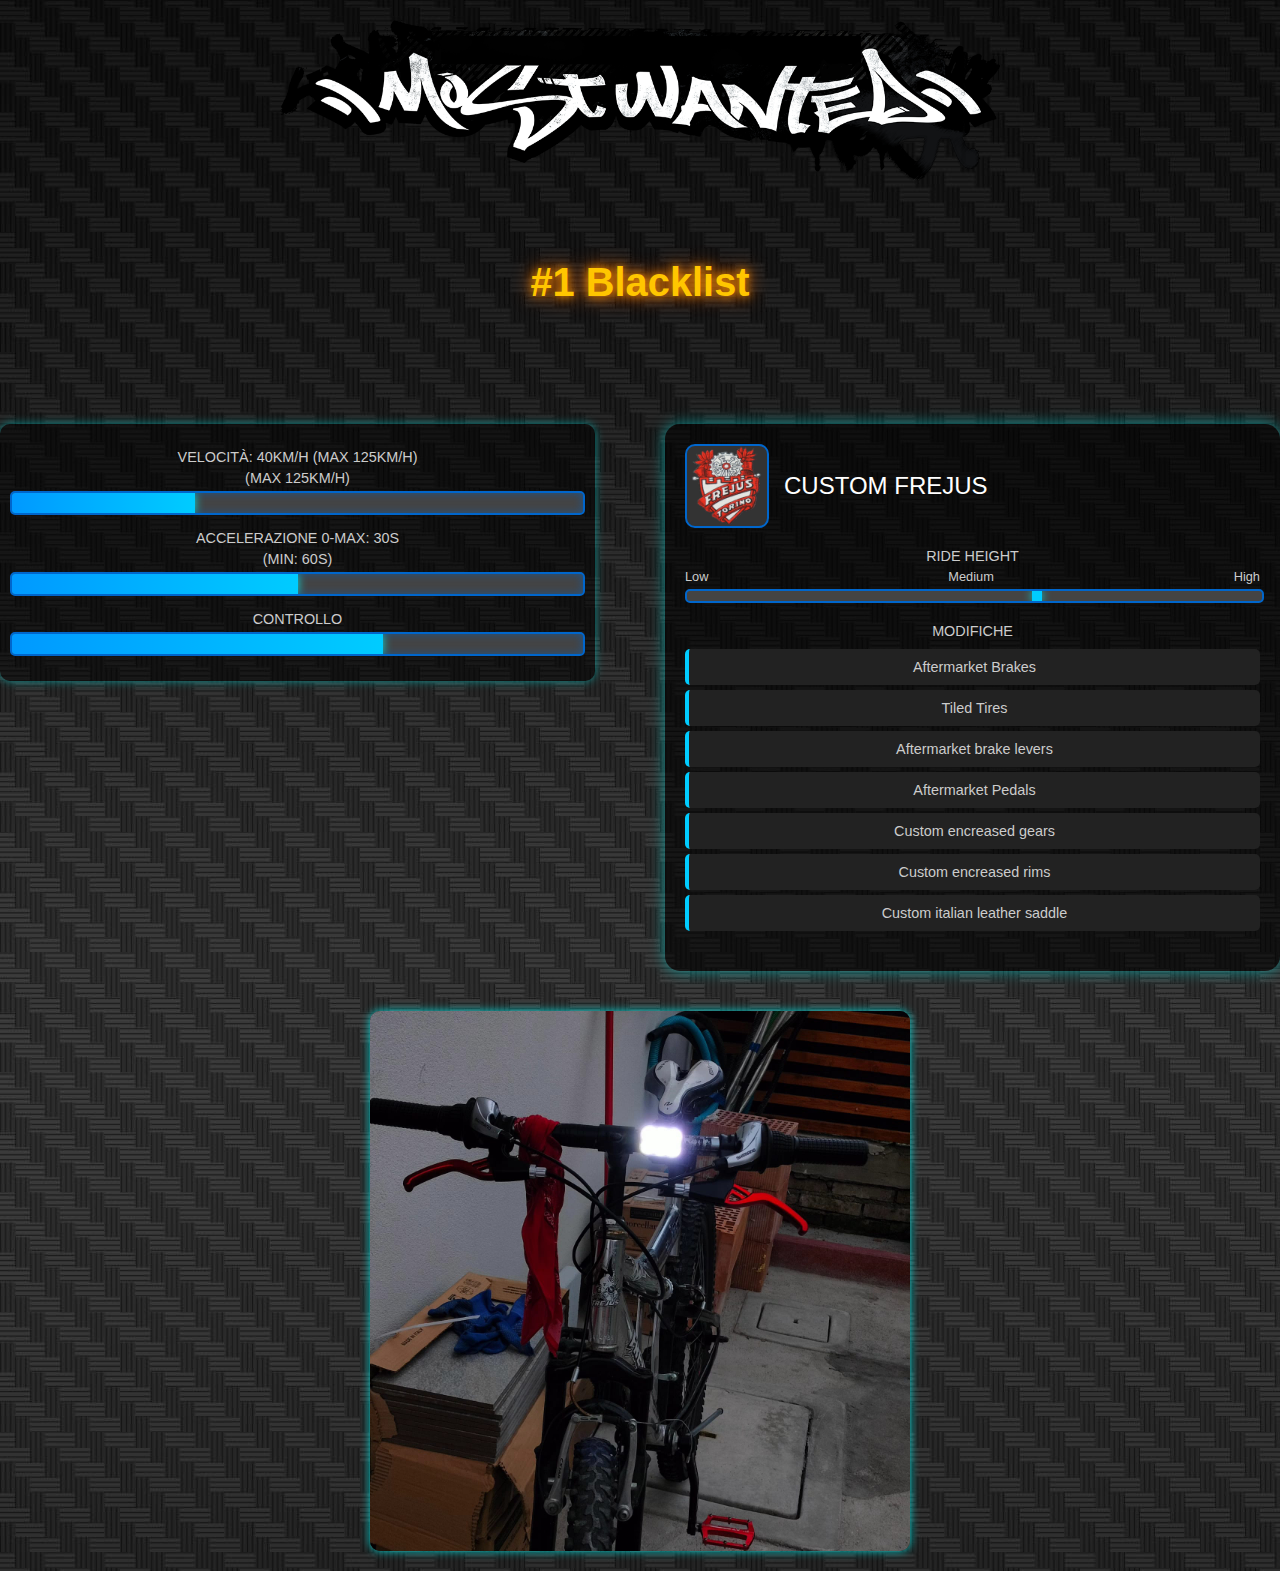
==== bikes.html @ 9efd6900 "blacklist added" ====
<!DOCTYPE html>
<html lang="en">
<head>
  <meta charset="UTF-8">
  <meta name="viewport" content="width=device-width, initial-scale=1.0">
  <link rel="stylesheet" href="styles.css">
  <title>Most Wanted Bikes</title>
</head>
<body>
<img style="width: 80vh" src="logo.png" alt="Logo">
<div class="menu-title">
  <h5>#1 Blacklist</h5>
</div>
<div class="responsive-layout">
  <!-- Statistiche -->
  <div class="stats-container">
    <div class="stat">
      <div class="stat-label">Velocità: 40km/h (max 125km/h)</div>
      <div class="stat-label">(max 125km/h)</div>
      <div class="stat-bar">
        <div class="stat-fill" style="width: 32%;"></div>
      </div>
    </div>
    <div class="stat">
      <div class="stat-label">Accelerazione 0-max: 30s</div>
      <div class="stat-label">(MIN: 60s)</div>
      <div class="stat-bar">
        <div class="stat-fill" style="width: 50%;"></div>
      </div>
    </div>
    <div class="stat">
      <div class="stat-label">Controllo</div>
      <div class="stat-bar">
        <div class="stat-fill" style="width: 65%;"></div>
      </div>
    </div>
  </div>
  <!-- Sezione Modello -->
  <div class="car-stats-container">
    <div class="car-model-section">
      <div class="car-model-logo" style="background-image: url('./bikeblacklist/BlacklistMember1/logo.png');"></div>
      <div class="car-model-name">Custom Frejus</div>
    </div>
    <div class="ride-height-section">
      <div class="ride-height-label">Ride Height</div>
      <div class="ride-height-options">
        <span>Low</span>
        <span>Medium</span>
        <span>High</span>
      </div>
      <div class="ride-height-bar">
        <div class="ride-height-indicator" style="left: 60%;"></div>
      </div>
    </div>
    <div class="modifications-section">
      <div class="modifications-label">Modifiche</div>
      <ul class="modifications-list">
        <li class="modifications-item">Aftermarket Brakes</li>
        <li class="modifications-item">Tiled Tires</li>
        <li class="modifications-item">Aftermarket brake levers</li>
        <li class="modifications-item">Aftermarket Pedals</li>
        <li class="modifications-item">Custom encreased gears</li>
        <li class="modifications-item">Custom encreased rims</li>
        <li class="modifications-item">Custom italian leather saddle</li>
      </ul>
    </div>
  </div>
  <!-- Immagine -->
  <img class="ride-image" src="./bikeblacklist/BlacklistMember1/bike.jpg" alt="Bike Image">
</div>
</body>
</html>
---- styles.css ----
body {
    text-align: center;
    font-family: 'Arial', sans-serif;
    background-image: url("./background.jpg");
    color: #fff;
    display: flex;
    flex-direction: column;
    align-items: center;
    margin: 0;
    padding: 0;
}
img {
    margin-top: 20px;
}

table {
    margin-top: 20px;
    border-spacing: 50px 20px; /* Aggiunge spazio tra le celle della tabella */
}

a.button{
    text-decoration: none;
    color: #fff
}
.menu-container {
    display: flex;
    flex-direction: column;
    align-items: center;
    justify-content: center;
    height: 50vh;
    position: relative;
    z-index: 2;
}

.menu-container::before {
    content: "";
    position: absolute;
    top: 0;
    left: 0;
    width: 100%;
    height: 100%;
    background: url('https://upload.wikimedia.org/wikipedia/commons/8/84/Grid_pattern.png');
    opacity: 0.1;
    z-index: -1;
}

.menu-title {
    font-size: 3rem;
    color: #ffc600;
    margin-bottom: 2rem;
    text-shadow: 0 0 10px #ff9900, 0 0 20px #ff6600;
    margin-top: 10px;
    text-align: center;
}

.menu-options {
    list-style: none;
    padding: 0;
    margin: 0;
}

.menu-options li {
    margin: 15px 0;
    font-size: 1.5rem;
    text-transform: uppercase;
    color: #ffffff;
    padding: 10px 20px;
    border: 2px solid #ffc600;
    background: rgba(255, 198, 0, 0.1);
    text-align: center;
    transition: all 0.3s ease-in-out;
    cursor: pointer;
}

.menu-options li:hover {
    color: #000;
    background: #ffc600;
    box-shadow: 0 0 15px #ff9900, 0 0 25px #ff6600;
    transform: scale(1.1);
}

.menu-footer {
    position: absolute;
    bottom: 10px;
    font-size: 0.8rem;
    color: #ccc;
    text-align: center;
    opacity: 0.8;
}

.menu-footer a {
    color: #ffc600;
    text-decoration: none;
}

.menu-footer a:hover {
    text-shadow: 0 0 5px #ff6600;
}






.stats-container {
    width: 300px;
    padding: 10px;
    background: rgba(0, 0, 0, 0.5);
    border-radius: 10px;
    box-shadow: 0 0 10px rgba(0, 255, 255, 0.5);
    margin-right: 50px;
}

.stat {
    margin: 15px 0;
}

.stat-label {
    font-size: 0.9rem;
    margin-bottom: 5px;
    color: #ccc;
    text-transform: uppercase;
}

.stat-bar {
    position: relative;
    height: 20px;
    background: #444;
    border: 2px solid #0066cc;
    border-radius: 5px;
    overflow: hidden;
    box-shadow: inset 0 0 10px rgba(0, 102, 204, 0.5);
}

.stat-fill {
    position: absolute;
    height: 100%;
    width: 0; /* Modifica per il riempimento dinamico */
    background: linear-gradient(90deg, #0099ff, #00ccff);
    box-shadow: 0 0 10px rgba(0, 255, 255, 0.8);
    transition: width 0.5s ease;
}




.car-stats-container {
    width: 300px;
    padding: 20px;
    background: rgba(0, 0, 0, 0.6);
    border-radius: 15px;
    box-shadow: 0 0 15px rgba(0, 255, 255, 0.5);
}

.car-model-section {
    display: flex;
    align-items: center;
    margin-bottom: 20px;
}

.car-model-logo {
    width: 80px;
    height: 80px;
    background: #333;
    display: flex;
    justify-content: center;
    align-items: center;
    border-radius: 10px;
    margin-right: 15px;
    border: 2px solid #0066cc;
    background-size: cover;
    background-position: center;
}

.car-model-name {
    font-size: 1.5rem;
    text-transform: uppercase;
}

.ride-height-section {
    margin: 20px 0;
}

.ride-height-label {
    font-size: 0.9rem;
    margin-bottom: 5px;
    color: #ccc;
    text-transform: uppercase;
}

.ride-height-options {
    display: flex;
    justify-content: space-between;
    align-items: center;
}

.ride-height-options span {
    font-size: 0.8rem;
    color: #ccc;
}

.ride-height-bar {
    width: 100%;
    height: 10px;
    background: #444;
    border: 2px solid #0066cc;
    border-radius: 5px;
    position: relative;
    overflow: hidden;
    margin-top: 5px;
}

.ride-height-indicator {
    position: absolute;
    width: 10px;
    height: 100%;
    background: #00ccff;
    box-shadow: 0 0 10px rgba(0, 255, 255, 0.8);
    transition: left 0.3s ease;
}

.modifications-section {
    margin: 20px 0;
}

.modifications-label {
    font-size: 0.9rem;
    margin-bottom: 10px;
    color: #ccc;
    text-transform: uppercase;
}

.modifications-list {
    list-style: none;
    padding: 0;
    margin: 0;
}

.modifications-item {
    background: #222;
    padding: 10px;
    margin: 5px 0;
    border-left: 4px solid #00ccff;
    border-radius: 5px;
    font-size: 0.9rem;
    color: #ccc;
}

.ride-image{
    max-width: 60vh;
    border-radius: 10px;
    box-shadow: 0 0 10px rgba(0, 255, 255, 0.8);
    transition: left 0.3s ease;
}




/* Layout Responsivo */
.responsive-layout {
    display: flex;
    flex-wrap: wrap; /* Permette di andare a capo su dispositivi piccoli */
    justify-content: center;
    align-items: flex-start;
    gap: 20px; /* Spaziatura tra gli elementi */
    margin: 20px 0;
}

/* Comportamento Desktop */
@media (min-width: 769px) {
    .responsive-layout {
        flex-direction: row; /* Disposizione orizzontale su desktop */
    }
    .stats-container, .car-stats-container, .ride-image {
        flex: 1 1 30%; /* Ogni elemento occupa una parte dello spazio */
    }
}

/* Comportamento Mobile */
@media (max-width: 768px) {
    .responsive-layout {
        flex-direction: column; /* Disposizione verticale su dispositivi piccoli */
    }
    .stats-container, .car-stats-container, .ride-image {
        width: 100%; /* Gli elementi occupano tutta la larghezza */
    }
}
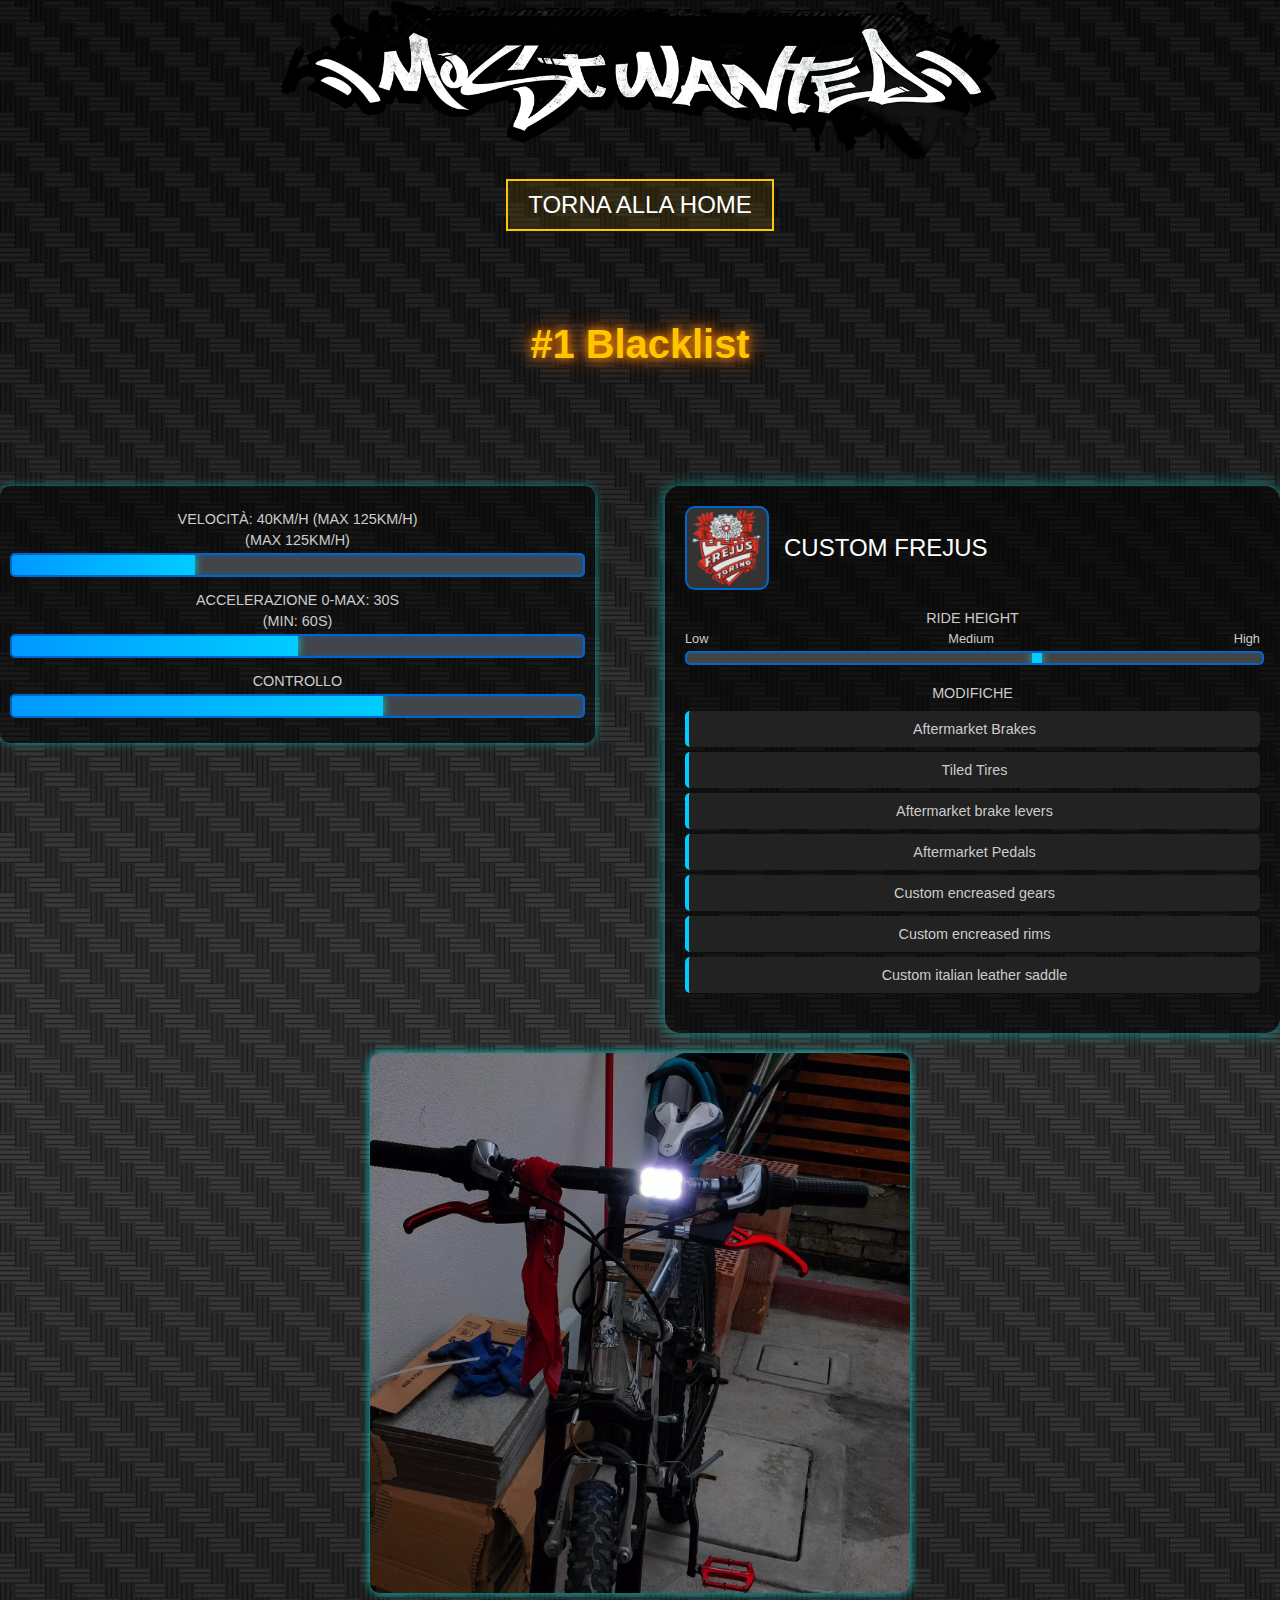
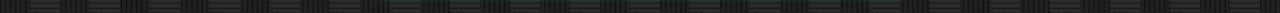
==== commit 215eb7eb: "v2" ====
--- a/bikes.html
+++ b/bikes.html
@@ -8,6 +8,13 @@
 </head>
 <body>
 <img style="width: 80vh" src="logo.png" alt="Logo">
+
+  <ul class="menu-options">
+    <li>
+      <a href="index.html" class="button"> Torna alla home</a>
+    </li>
+  </ul>
+
 <div class="menu-title">
   <h5>#1 Blacklist</h5>
 </div>
--- a/styles.css
+++ b/styles.css
@@ -1,5 +1,7 @@
 body {
-    text-align: center;
+    align-items: center;
+    text-align: center;
+    align-content: center;
     font-family: 'Arial', sans-serif;
     background-image: url("./background.jpg");
     color: #fff;
@@ -9,9 +11,7 @@
     margin: 0;
     padding: 0;
 }
-img {
-    margin-top: 20px;
-}
+
 
 table {
     margin-top: 20px;
@@ -23,7 +23,7 @@
     color: #fff
 }
 .menu-container {
-    display: flex;
+    max-width: 80vh;
     flex-direction: column;
     align-items: center;
     justify-content: center;
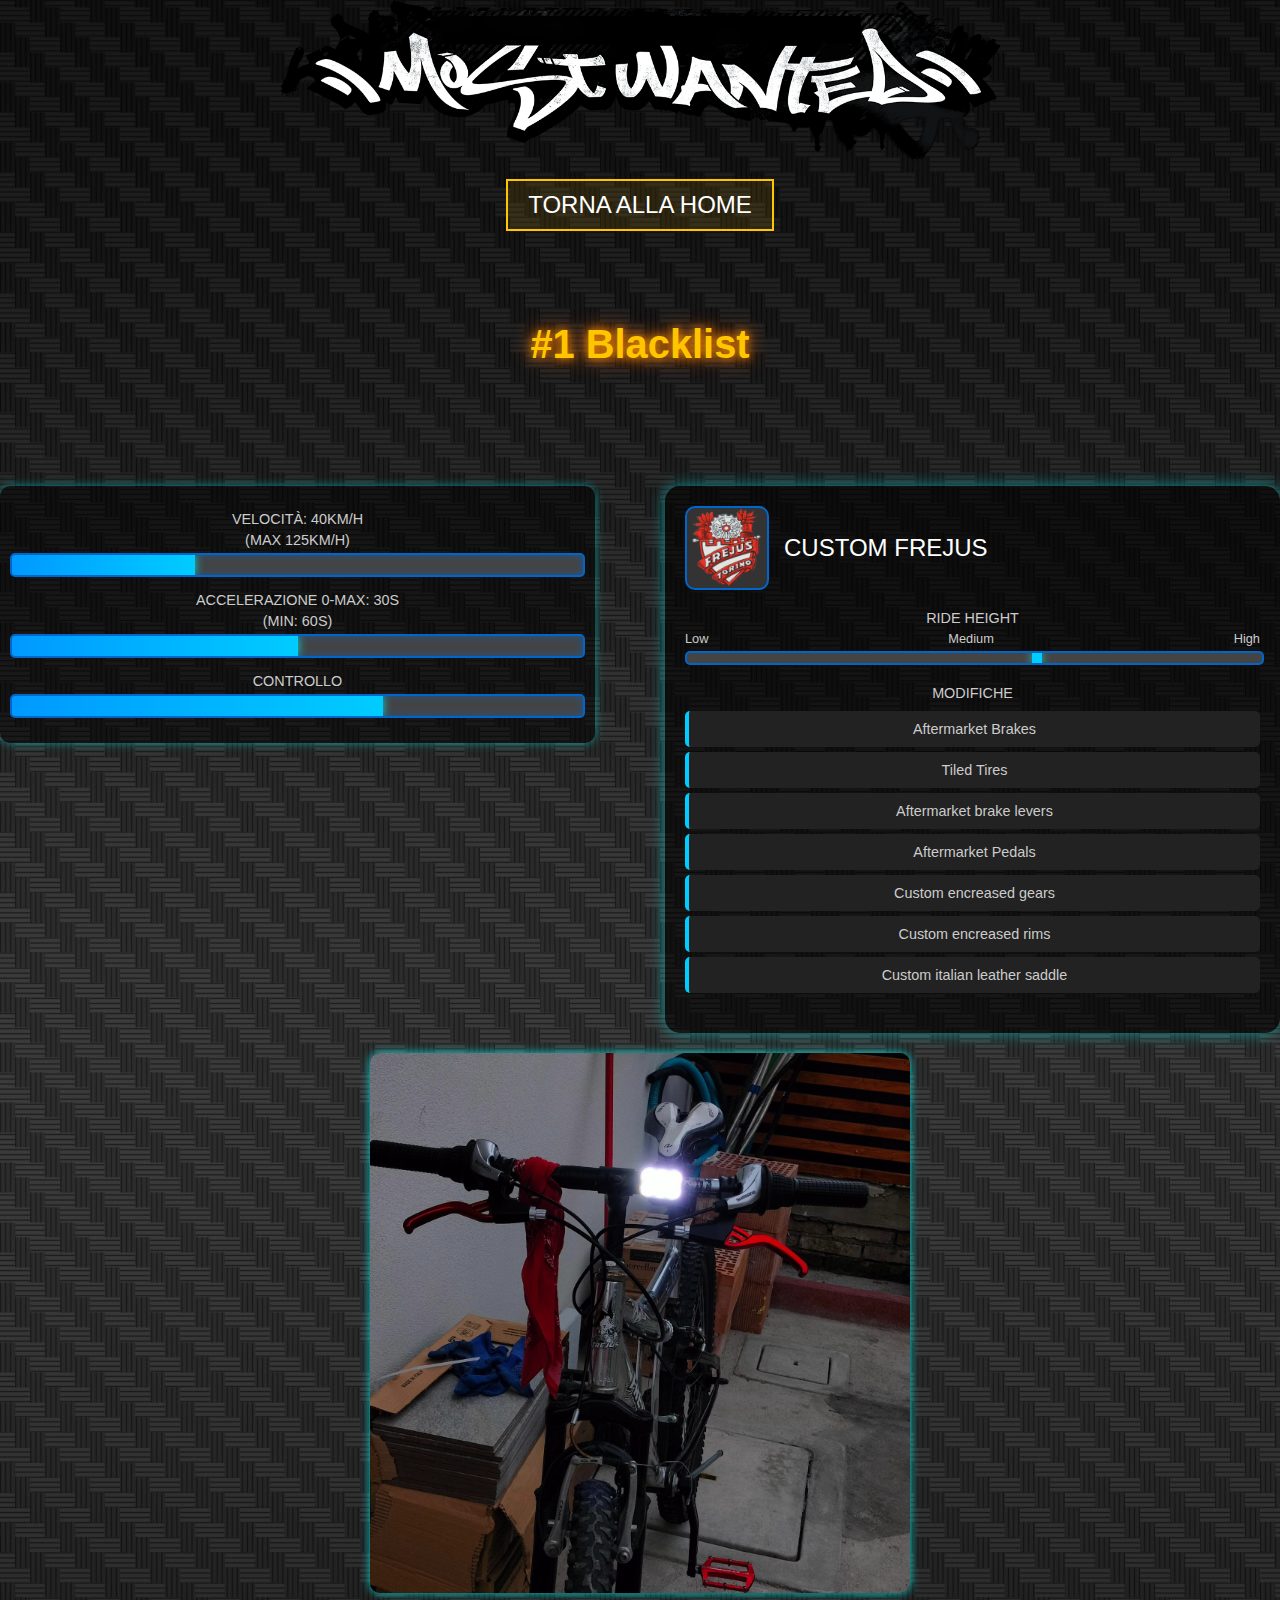
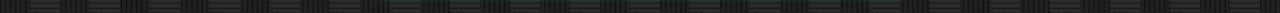
==== commit ce277047: "v3" ====
--- a/bikes.html
+++ b/bikes.html
@@ -22,7 +22,7 @@
   <!-- Statistiche -->
   <div class="stats-container">
     <div class="stat">
-      <div class="stat-label">Velocità: 40km/h (max 125km/h)</div>
+      <div class="stat-label">Velocità: 40km/h</div>
       <div class="stat-label">(max 125km/h)</div>
       <div class="stat-bar">
         <div class="stat-fill" style="width: 32%;"></div>
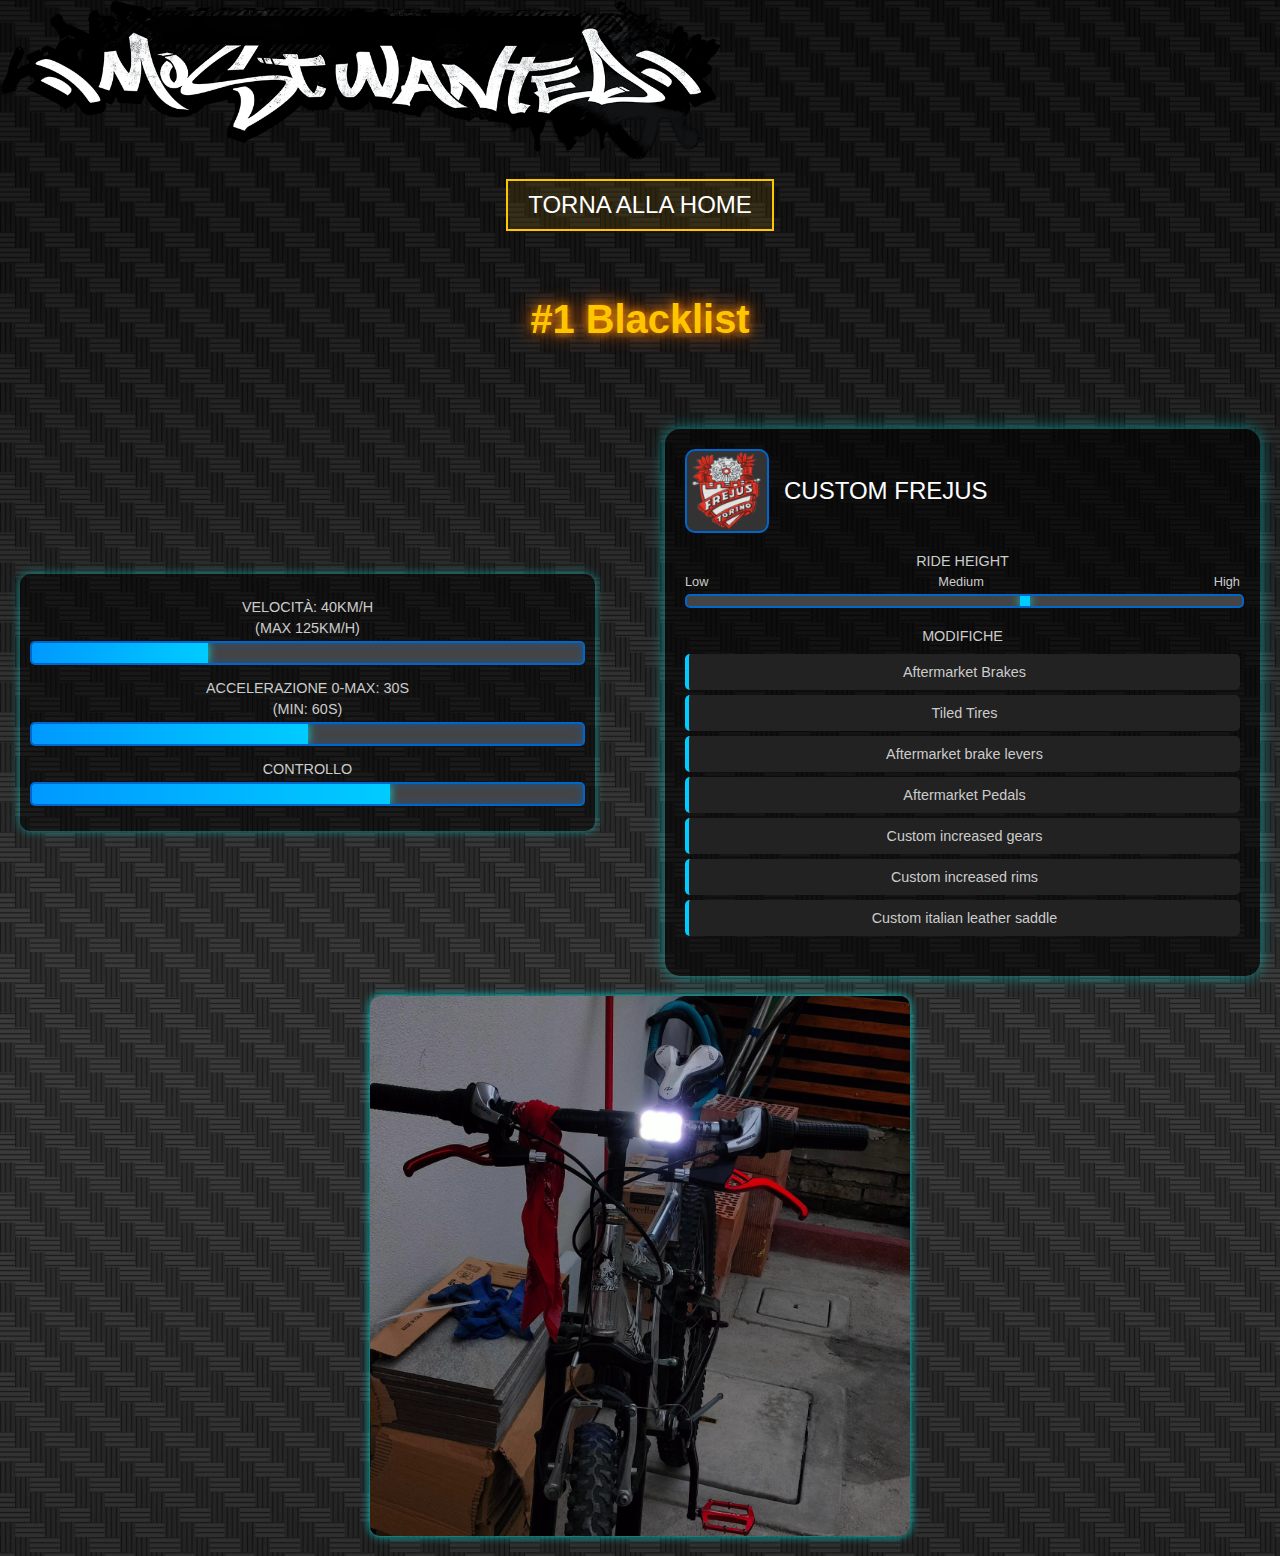
==== commit fb98eb1d: "v4.1" ====
--- a/bikes.html
+++ b/bikes.html
@@ -66,8 +66,8 @@
         <li class="modifications-item">Tiled Tires</li>
         <li class="modifications-item">Aftermarket brake levers</li>
         <li class="modifications-item">Aftermarket Pedals</li>
-        <li class="modifications-item">Custom encreased gears</li>
-        <li class="modifications-item">Custom encreased rims</li>
+        <li class="modifications-item">Custom increased gears</li>
+        <li class="modifications-item">Custom increased rims</li>
         <li class="modifications-item">Custom italian leather saddle</li>
       </ul>
     </div>
--- a/styles.css
+++ b/styles.css
@@ -1,31 +1,38 @@
 body {
-    align-items: center;
-    text-align: center;
-    align-content: center;
+    text-align: center;
+    alignment: center;
     font-family: 'Arial', sans-serif;
     background-image: url("./background.jpg");
     color: #fff;
-    display: flex;
-    flex-direction: column;
-    align-items: center;
     margin: 0;
     padding: 0;
 }
 
+img {
+
+    max-width: 100%; /* Garantisce che il logo non superi la larghezza dello schermo */
+    height: auto;    /* Mantiene le proporzioni */
+    display: block;  /* Centra il logo */
+    text-align: center;  /* Centra il logo orizzontalmente */
+}
 
 table {
-    margin-top: 20px;
+    margin: auto;
     border-spacing: 50px 20px; /* Aggiunge spazio tra le celle della tabella */
 }
 
 a.button{
+    text-align: center;
     text-decoration: none;
     color: #fff
 }
 .menu-container {
-    max-width: 80vh;
+    align-items: center;
+    text-align: center;
+    max-width: fit-content;
+    margin-left: auto;
+    margin-right: auto;
     flex-direction: column;
-    align-items: center;
     justify-content: center;
     height: 50vh;
     position: relative;
@@ -33,6 +40,11 @@
 }
 
 .menu-container::before {
+    max-width: fit-content;
+    margin-left: auto;
+    margin-right: auto;
+    align-items: center;
+    text-align: center;
     content: "";
     position: absolute;
     top: 0;
@@ -54,9 +66,10 @@
 }
 
 .menu-options {
+    max-width: fit-content;
     list-style: none;
     padding: 0;
-    margin: 0;
+    margin: auto;
 }
 
 .menu-options li {
@@ -259,11 +272,11 @@
 /* Layout Responsivo */
 .responsive-layout {
     display: flex;
-    flex-wrap: wrap; /* Permette di andare a capo su dispositivi piccoli */
-    justify-content: center;
-    align-items: flex-start;
-    gap: 20px; /* Spaziatura tra gli elementi */
-    margin: 20px 0;
+    flex-wrap: wrap;
+    justify-content: center; /* Centra gli elementi orizzontalmente */
+    align-items: center;    /* Centra gli elementi verticalmente */
+    gap: 20px;              /* Spaziatura tra gli elementi */
+    padding: 20px;          /* Spaziatura interna */
 }
 
 /* Comportamento Desktop */
@@ -277,11 +290,41 @@
 }
 
 /* Comportamento Mobile */
+/* Comportamento Mobile */
 @media (max-width: 768px) {
-    .responsive-layout {
-        flex-direction: column; /* Disposizione verticale su dispositivi piccoli */
-    }
-    .stats-container, .car-stats-container, .ride-image {
-        width: 100%; /* Gli elementi occupano tutta la larghezza */
-    }
-}
+    .menu-container {
+        flex-direction: column;  /* Disporre gli elementi verticalmente */
+        align-items: center;     /* Centra gli elementi orizzontalmente */
+        text-align: center;
+        width: 80vh;              /* Imposta la larghezza per adattarsi meglio agli schermi piccoli */
+        height: 80vh;            /* Imposta l'altezza del menu uguale all'altezza del logo (80% della viewport) */
+        margin-left: auto;       /* Centra orizzontalmente il contenitore */
+        margin-right: auto;      /* Centra orizzontalmente il contenitore */
+        display: flex;
+        justify-content: center; /* Centra verticalmente gli elementi all'interno del contenitore */
+        position: relative;
+    }
+
+    .menu-options {
+        display: flex;
+        flex-direction: column;   /* Disporre le opzioni del menu verticalmente */
+        align-items: center;      /* Centra le opzioni del menu orizzontalmente */
+        padding: 0;
+        width: auto;              /* La larghezza si adatta automaticamente */
+    }
+
+    .menu-options li {
+        width: 300px;             /* Imposta una larghezza fissa per le opzioni, che può corrispondere alla larghezza del logo */
+        margin: 10px auto;        /* Centra le opzioni */
+    }
+
+    .ride-image {
+        width: 100%;  /* Adatta l'immagine alla larghezza dello schermo */
+        height: auto; /* Mantiene le proporzioni */
+    }
+
+    .car-stats-container, .stats-container {
+        width: 90%;    /* Adatta le sezioni alla larghezza dello schermo */
+        margin: 0 auto; /* Centra gli elementi */
+    }
+}
